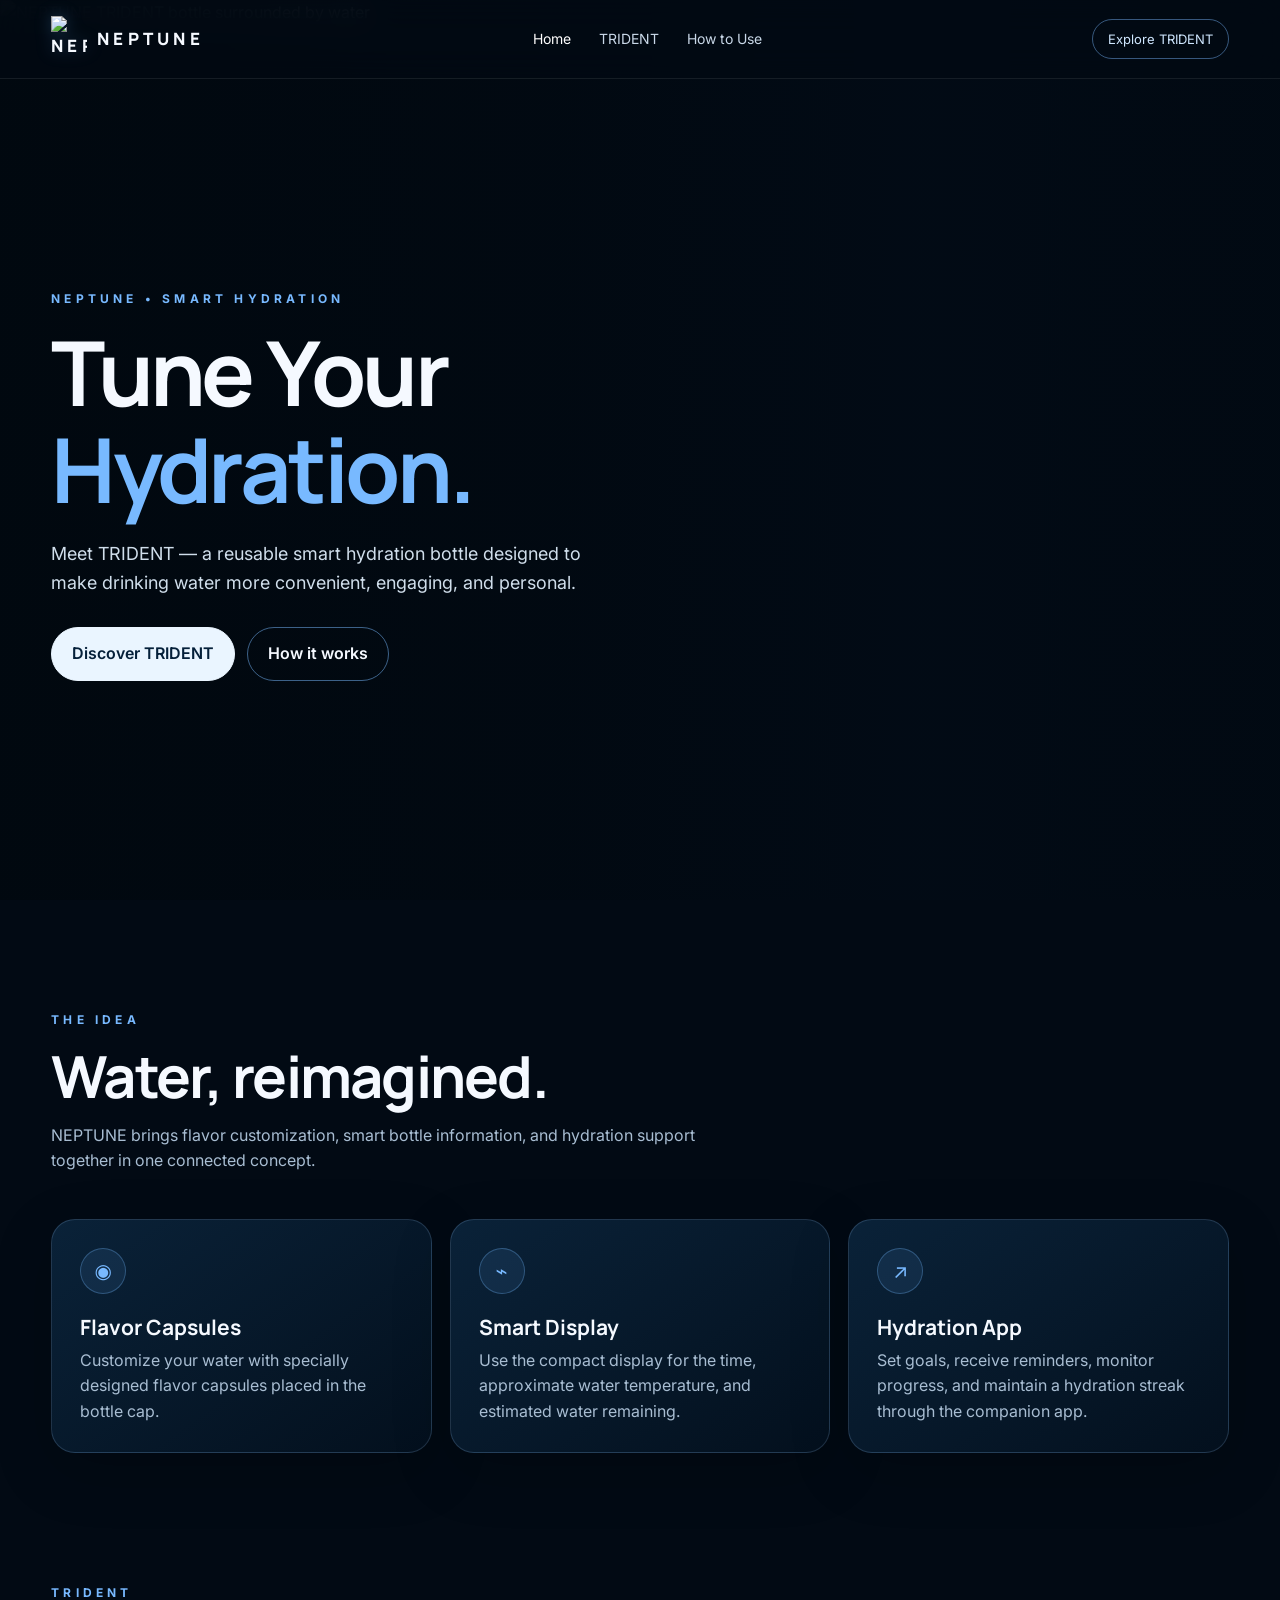
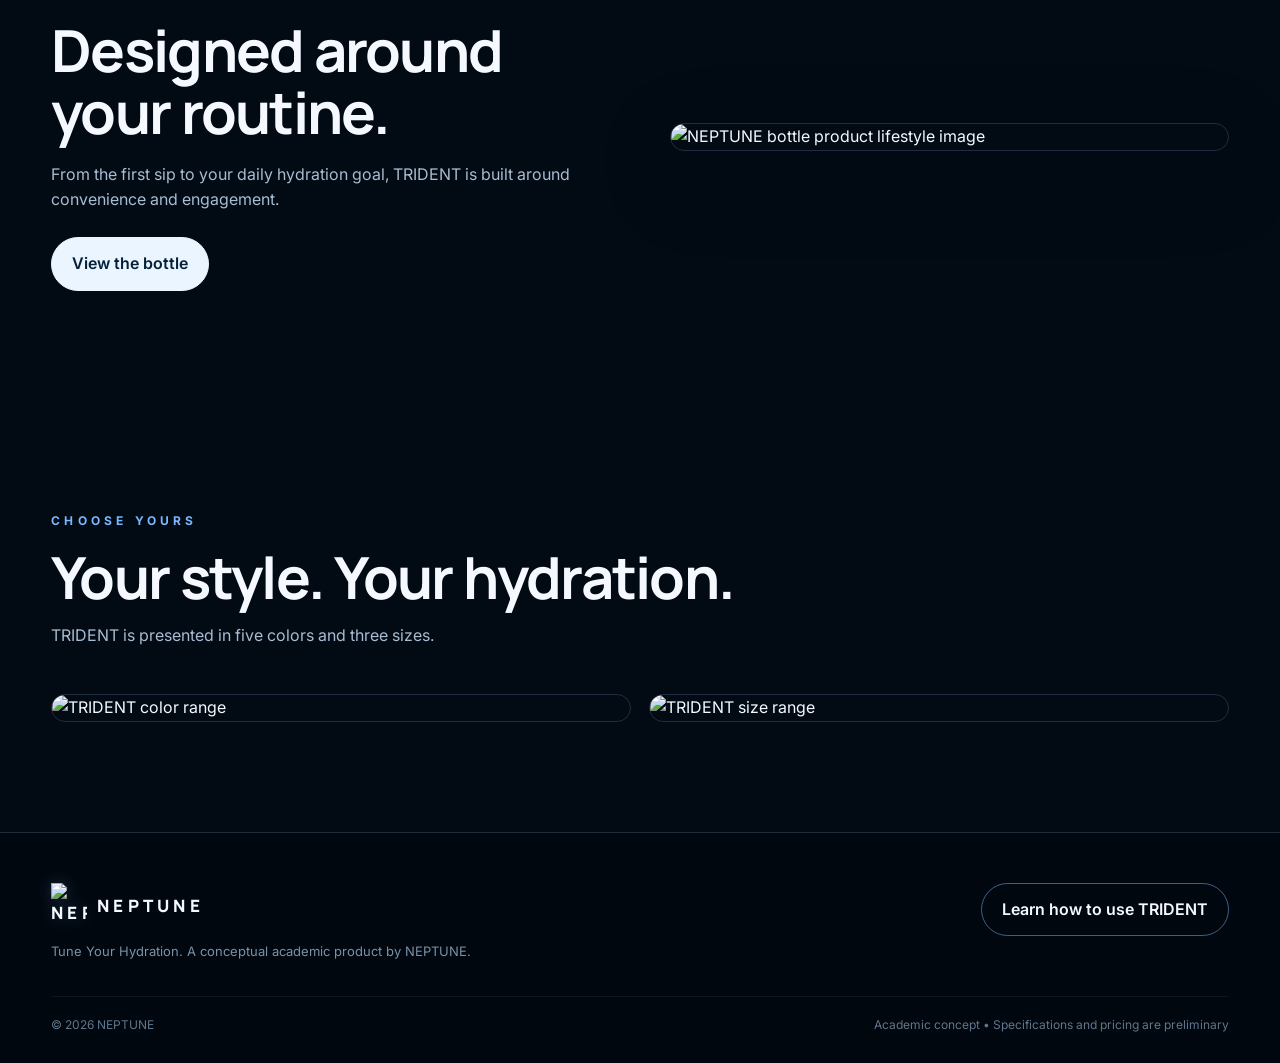
==== index.html @ e37dcfac "Add files via upload" ====
<!DOCTYPE html>
<html lang="en">
<head><meta charset="UTF-8"><meta name="viewport" content="width=device-width, initial-scale=1.0"><meta name="description" content="NEPTUNE — Tune Your Hydration. Meet TRIDENT, the Smart Hydration Bottle."><title>NEPTUNE — Tune Your Hydration</title><link rel="stylesheet" href="style.css"></head>
<body>
<nav class="nav"><div class="container nav-inner"><a class="brand" href="index.html"><img src="assets/logo.jpg" alt="NEPTUNE logo">NEPTUNE</a><button class="menu" aria-label="Open menu">☰</button><div class="nav-links"><a class="active" href="index.html">Home</a><a href="trident.html">TRIDENT</a><a href="how-to-use.html">How to Use</a></div><a class="nav-cta" href="trident.html">Explore TRIDENT</a></div></nav>
<header class="hero"><img class="hero-image" src="assets/trident-hero.png" alt="NEPTUNE TRIDENT bottle surrounded by water"><div class="hero-content"><div class="kicker">NEPTUNE • Smart Hydration</div><h1>Tune Your <span class="accent">Hydration.</span></h1><p>Meet TRIDENT — a reusable smart hydration bottle designed to make drinking water more convenient, engaging, and personal.</p><div class="actions"><a class="btn primary" href="trident.html">Discover TRIDENT</a><a class="btn ghost" href="how-to-use.html">How it works</a></div></div></header>
<section class="section"><div class="container"><div class="section-head reveal"><div class="kicker">The idea</div><h2>Water, reimagined.</h2><p>NEPTUNE brings flavor customization, smart bottle information, and hydration support together in one connected concept.</p></div><div class="grid-3"><article class="card reveal"><div class="icon">◉</div><h3>Flavor Capsules</h3><p>Customize your water with specially designed flavor capsules placed in the bottle cap.</p></article><article class="card reveal"><div class="icon">⌁</div><h3>Smart Display</h3><p>Use the compact display for the time, approximate water temperature, and estimated water remaining.</p></article><article class="card reveal"><div class="icon">↗</div><h3>Hydration App</h3><p>Set goals, receive reminders, monitor progress, and maintain a hydration streak through the companion app.</p></article></div></div></section>
<section class="section" style="padding-top:20px"><div class="container split"><div class="reveal"><div class="kicker">TRIDENT</div><h2>Designed around your routine.</h2><p style="color:var(--muted);margin:18px 0 24px">From the first sip to your daily hydration goal, TRIDENT is built around convenience and engagement.</p><a class="btn primary" href="trident.html">View the bottle</a></div><div class="split-image reveal"><img src="assets/lifestyle.png" alt="NEPTUNE bottle product lifestyle image"></div></div></section>
<section class="section"><div class="container"><div class="section-head reveal"><div class="kicker">Choose yours</div><h2>Your style. Your hydration.</h2><p>TRIDENT is presented in five colors and three sizes.</p></div><div class="gallery reveal"><img src="assets/colors.png" alt="TRIDENT color range"><img src="assets/sizes.png" alt="TRIDENT size range"></div></div></section>
<footer class="footer"><div class="container"><div class="footer-inner"><div><a class="brand" href="index.html"><img src="assets/logo.jpg" alt="NEPTUNE logo">NEPTUNE</a><p>Tune Your Hydration. A conceptual academic product by NEPTUNE.</p></div><div><a class="btn ghost" href="how-to-use.html">Learn how to use TRIDENT</a></div></div><div class="footer-bottom"><span>© <span data-year></span> NEPTUNE</span><span>Academic concept • Specifications and pricing are preliminary</span></div></div></footer>
<script src="script.js"></script></body></html>
---- style.css ----
@import url('https://fonts.googleapis.com/css2?family=Inter:wght@400;500;600;700&family=Manrope:wght@500;600;700;800&display=swap');

:root{--bg:#020a14;--bg2:#061a2d;--blue:#78b9ff;--blue2:#1e78d5;--white:#f5f9ff;--muted:#a8bdd2;--line:rgba(160,205,255,.18);--card:rgba(9,31,51,.72);--max:1180px}
*{box-sizing:border-box;margin:0;padding:0}
html{scroll-behavior:smooth}
body{font-family:Inter,system-ui,sans-serif;background:var(--bg);color:var(--white);line-height:1.6;overflow-x:hidden}
a{color:inherit;text-decoration:none}
img{max-width:100%;display:block}
button{font:inherit}
.container{width:min(92%,var(--max));margin:auto}
.nav{position:fixed;z-index:50;top:0;left:0;width:100%;padding:16px 0;background:rgba(2,10,20,.64);backdrop-filter:blur(16px);border-bottom:1px solid rgba(255,255,255,.08)}
.nav-inner{display:flex;align-items:center;justify-content:space-between;gap:24px}
.brand{display:flex;align-items:center;gap:10px;font-family:Manrope;font-weight:800;letter-spacing:.25em;font-size:17px}
.brand img{width:36px;height:46px;object-fit:contain;filter:drop-shadow(0 0 8px rgba(100,180,255,.25))}
.nav-links{display:flex;gap:28px;font-size:14px;color:#c9d8e8}.nav-links a{transition:.2s}.nav-links a:hover,.nav-links a.active{color:#fff}
.nav-cta{border:1px solid rgba(120,185,255,.45);padding:9px 15px;border-radius:999px;color:#cfe7ff;font-size:13px}
.hero{min-height:100vh;position:relative;display:flex;align-items:center;overflow:hidden;background:#020b16}
.hero::after{content:"";position:absolute;inset:0;background:linear-gradient(90deg,rgba(1,8,15,.96) 0%,rgba(1,8,15,.66) 42%,rgba(1,8,15,.12) 72%,rgba(1,8,15,.5) 100%);z-index:1}
.hero-image{position:absolute;inset:0;width:100%;height:100%;object-fit:cover;object-position:center;filter:saturate(1.05)}
.hero-content{position:relative;z-index:2;width:min(92%,var(--max));margin:auto;padding-top:70px}
.kicker{font-size:12px;letter-spacing:.35em;text-transform:uppercase;color:var(--blue);font-weight:700;margin-bottom:16px}
h1,h2,h3{font-family:Manrope;line-height:1.08}h1{font-size:clamp(48px,7vw,92px);letter-spacing:-.04em;max-width:720px}h2{font-size:clamp(34px,5vw,58px);letter-spacing:-.03em}h3{font-size:21px}
.hero p{max-width:570px;color:#d0deeb;font-size:18px;margin:22px 0 30px}.accent{color:var(--blue)}
.actions{display:flex;gap:12px;flex-wrap:wrap}.btn{display:inline-flex;align-items:center;justify-content:center;padding:13px 20px;border-radius:999px;border:1px solid rgba(120,185,255,.5);transition:.2s;font-weight:600}.btn.primary{background:#eaf5ff;color:#05203a;border-color:#eaf5ff}.btn.primary:hover{transform:translateY(-2px);box-shadow:0 10px 35px rgba(76,160,255,.25)}.btn.ghost:hover{background:rgba(120,185,255,.1)}
.section{padding:110px 0}.section-head{max-width:700px;margin-bottom:45px}.section-head p{color:var(--muted);margin-top:15px}
.grid-3{display:grid;grid-template-columns:repeat(3,1fr);gap:18px}.grid-2{display:grid;grid-template-columns:repeat(2,1fr);gap:20px}
.card{background:linear-gradient(145deg,rgba(12,40,65,.82),rgba(4,18,32,.82));border:1px solid var(--line);border-radius:24px;padding:28px;box-shadow:0 18px 60px rgba(0,0,0,.18)}
.icon{width:46px;height:46px;border-radius:50%;display:grid;place-items:center;background:rgba(100,180,255,.1);border:1px solid rgba(120,185,255,.3);color:var(--blue);font-size:20px;margin-bottom:22px}.card p{color:var(--muted);margin-top:9px}
.split{display:grid;grid-template-columns:1fr 1fr;gap:60px;align-items:center}.split-image{border-radius:28px;overflow:hidden;border:1px solid var(--line);box-shadow:0 25px 80px rgba(0,0,0,.3)}
.specs{display:grid;grid-template-columns:repeat(3,1fr);gap:1px;background:var(--line);border:1px solid var(--line);border-radius:18px;overflow:hidden;margin-top:28px}.spec{background:#061727;padding:18px}.spec strong{display:block;font-family:Manrope;font-size:21px}.spec span{font-size:12px;color:var(--muted);text-transform:uppercase;letter-spacing:.14em}
.page-hero{padding:160px 0 85px;background:radial-gradient(circle at 75% 25%,rgba(32,125,225,.22),transparent 36%),linear-gradient(180deg,#061a2d,#020a14)}
.product-hero{display:grid;grid-template-columns:1fr 1fr;align-items:center;gap:50px}.product-hero img{width:100%;max-height:650px;object-fit:cover;object-position:center;border-radius:28px;border:1px solid var(--line)}
.tag{display:inline-block;border:1px solid var(--line);padding:7px 12px;border-radius:999px;color:#bcd9f5;font-size:12px;letter-spacing:.13em;text-transform:uppercase;margin-bottom:20px}
.gallery{display:grid;grid-template-columns:1fr 1fr;gap:18px}.gallery img{width:100%;height:100%;object-fit:cover;border-radius:22px;border:1px solid var(--line)}
.price{font-family:Manrope;font-size:28px;margin:22px 0 5px}.note{font-size:12px;color:#7f9ab3}
.color-list{display:flex;gap:14px;flex-wrap:wrap;margin-top:20px}.color-item{display:flex;align-items:center;gap:8px;color:#bfd1e3;font-size:13px}.dot{width:20px;height:20px;border-radius:50%;border:1px solid rgba(255,255,255,.55);box-shadow:0 0 0 3px rgba(255,255,255,.03)}.ocean{background:#2b6fc0}.black{background:#111}.silver{background:#dfe3e7}.green{background:#238b82}.purple{background:#a989d1}
.steps{counter-reset:step;display:grid;gap:16px}.step{display:grid;grid-template-columns:64px 1fr;gap:20px;align-items:start;padding:25px;border:1px solid var(--line);border-radius:20px;background:var(--card)}.step::before{counter-increment:step;content:counter(step,decimal-leading-zero);width:52px;height:52px;border-radius:50%;display:grid;place-items:center;border:1px solid rgba(120,185,255,.35);color:var(--blue);font-family:Manrope;font-weight:800}.step p{color:var(--muted);margin-top:5px}
.tip{margin-top:24px;padding:20px 22px;border-left:3px solid var(--blue);background:rgba(75,150,225,.07);color:#bdd2e6;border-radius:0 14px 14px 0}
.footer{padding:50px 0 28px;border-top:1px solid var(--line);background:#01070e}.footer-inner{display:flex;justify-content:space-between;gap:30px;align-items:flex-start}.footer p{color:#7991a8;font-size:13px;max-width:480px;margin-top:12px}.footer-bottom{margin-top:35px;padding-top:18px;border-top:1px solid rgba(255,255,255,.06);font-size:12px;color:#5f768d;display:flex;justify-content:space-between;gap:20px}
.reveal{opacity:0;transform:translateY(18px);transition:opacity .65s ease,transform .65s ease}.reveal.visible{opacity:1;transform:none}
.menu{display:none;background:none;border:0;color:#fff;font-size:26px}
@media(max-width:800px){.nav-links{display:none;position:absolute;top:78px;left:4%;right:4%;padding:18px;background:#061625;border:1px solid var(--line);border-radius:18px;flex-direction:column;gap:15px}.nav-links.open{display:flex}.menu{display:block}.nav-cta{display:none}.hero-content{padding-top:90px}.hero{min-height:760px}.hero::after{background:linear-gradient(180deg,rgba(1,8,15,.8) 0%,rgba(1,8,15,.48) 40%,rgba(1,8,15,.92) 100%)}.hero-image{object-position:58% center}.grid-3,.grid-2,.split,.product-hero{grid-template-columns:1fr}.section{padding:75px 0}.gallery{grid-template-columns:1fr}.footer-inner,.footer-bottom{flex-direction:column}.specs{grid-template-columns:1fr}.page-hero{padding-top:125px}}
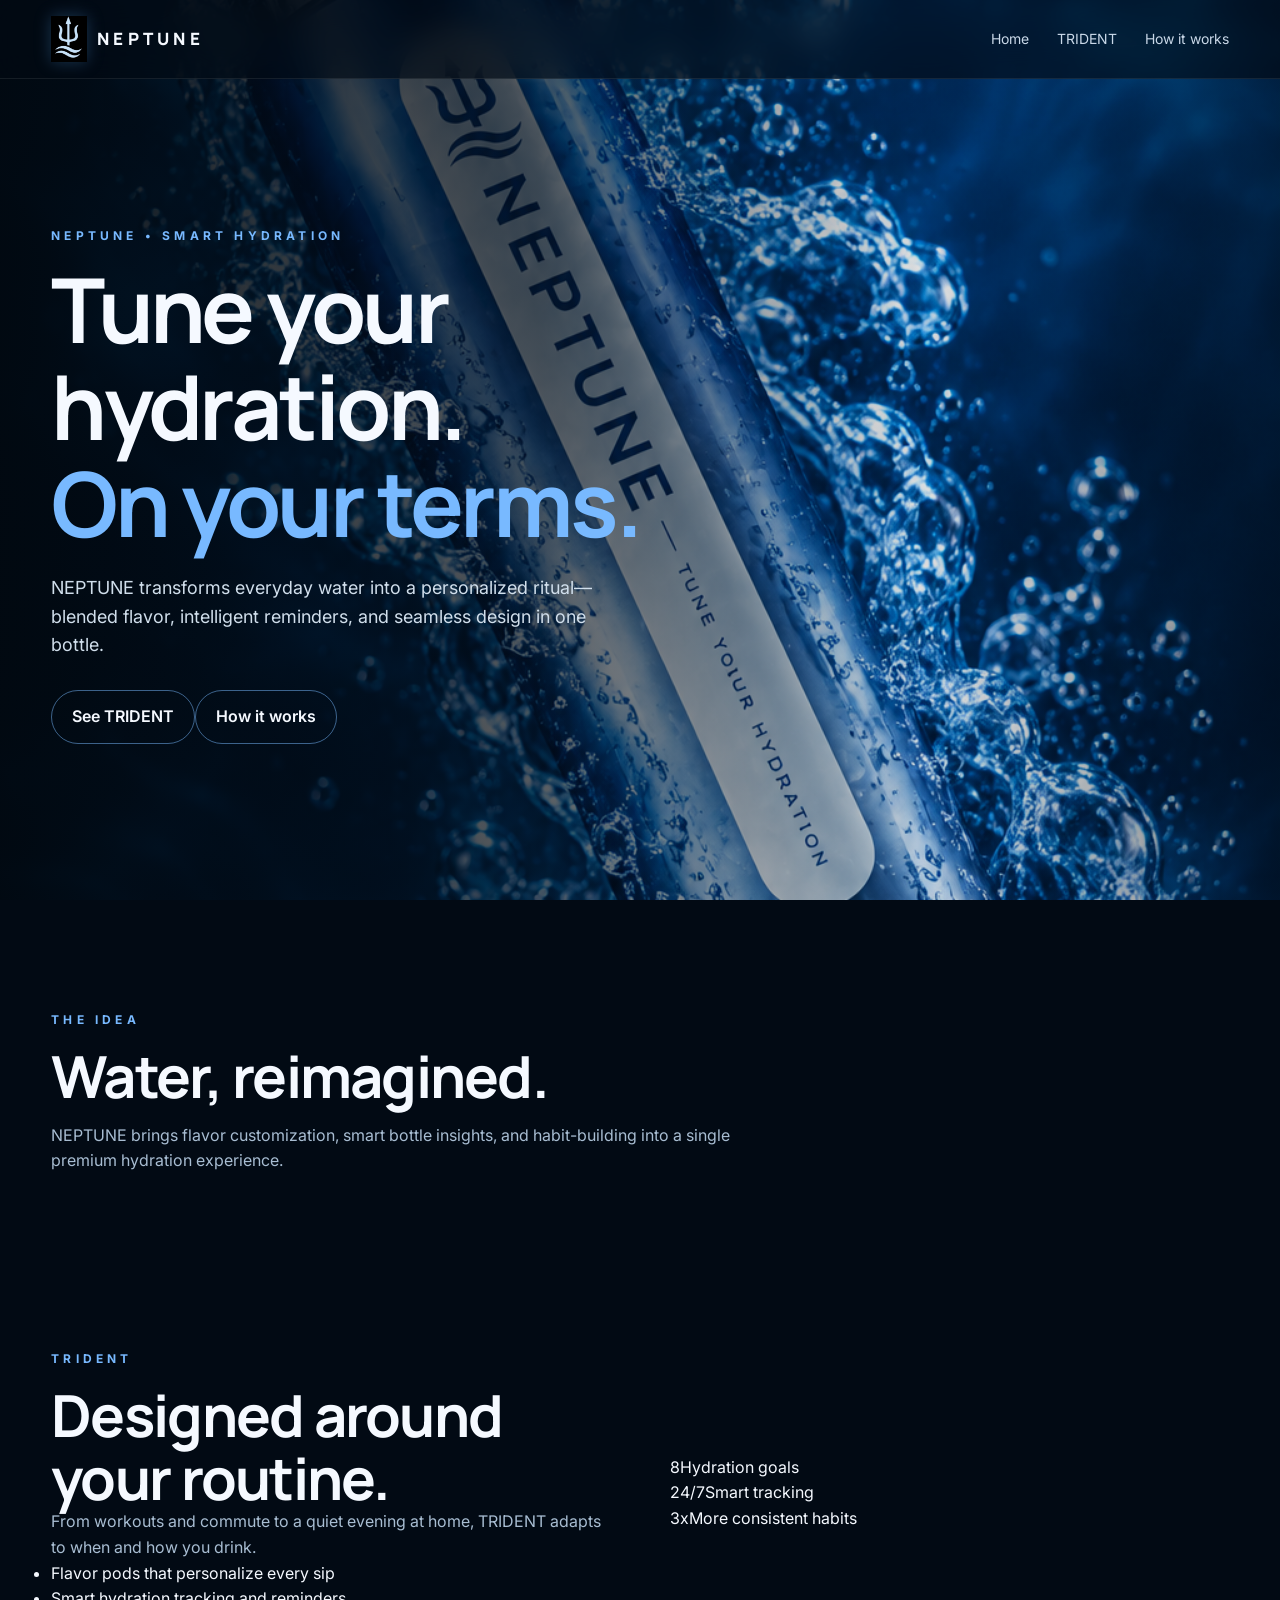
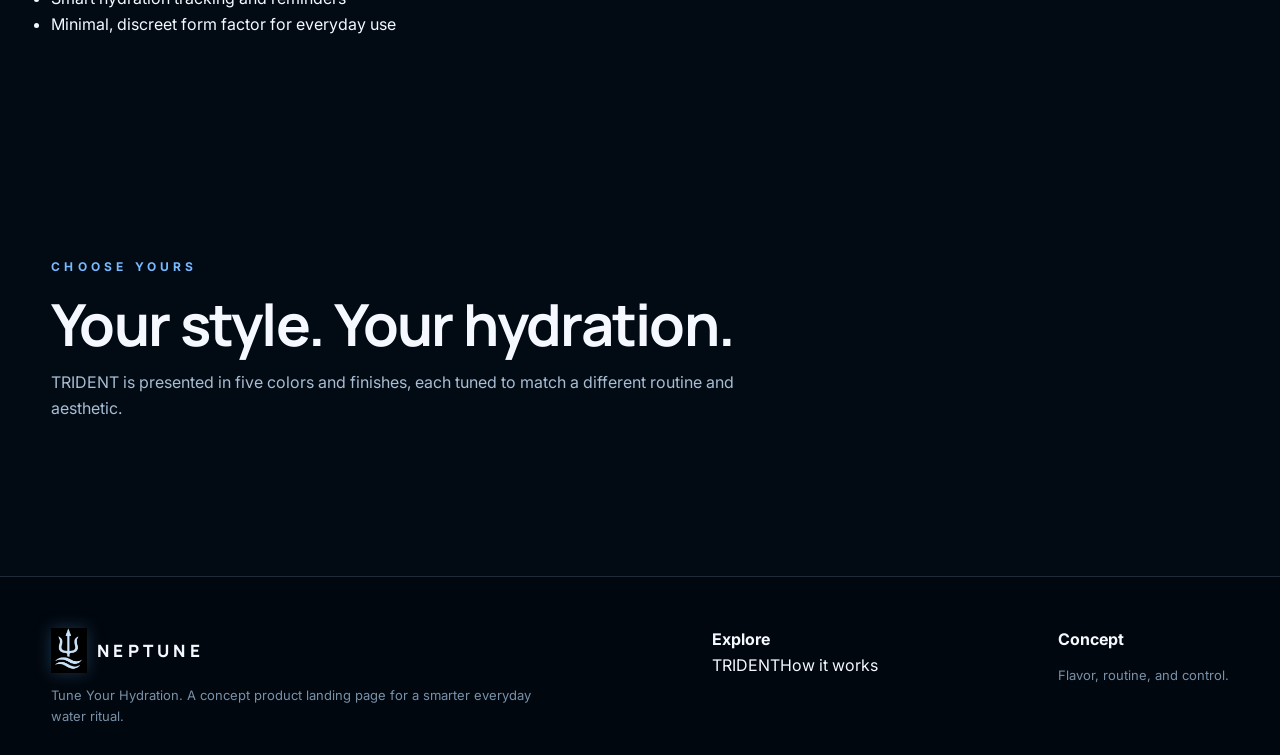
==== commit 7312e41d: "Fix broken image paths in the HTML pages by pointing to files in the repo root." ====
--- a/index.html
+++ b/index.html
@@ -1,11 +1,11 @@
 <!DOCTYPE html>
 <html lang="en">
-<head><meta charset="UTF-8"><meta name="viewport" content="width=device-width, initial-scale=1.0"><meta name="description" content="NEPTUNE — Tune Your Hydration. Meet TRIDENT, the Smart Hydration Bottle."><title>NEPTUNE — Tune Your Hydration</title><link rel="stylesheet" href="style.css"></head>
+<head><meta charset="UTF-8"><meta name="viewport" content="width=device-width, initial-scale=1.0"><meta name="description" content="NEPTUNE — Tune Your Hydration. Meet TRIDENT, the Smart Hydration Bottle."><title>NEPTUNE | Smart Hydration</title><link rel="preconnect" href="https://fonts.googleapis.com"><link rel="preconnect" href="https://fonts.gstatic.com" crossorigin><link href="https://fonts.googleapis.com/css2?family=Space+Grotesk:wght@400;500;600;700&family=Inter:wght@400;500;600;700&display=swap" rel="stylesheet"><link rel="stylesheet" href="style.css"></head>
 <body>
-<nav class="nav"><div class="container nav-inner"><a class="brand" href="index.html"><img src="assets/logo.jpg" alt="NEPTUNE logo">NEPTUNE</a><button class="menu" aria-label="Open menu">☰</button><div class="nav-links"><a class="active" href="index.html">Home</a><a href="trident.html">TRIDENT</a><a href="how-to-use.html">How to Use</a></div><a class="nav-cta" href="trident.html">Explore TRIDENT</a></div></nav>
-<header class="hero"><img class="hero-image" src="assets/trident-hero.png" alt="NEPTUNE TRIDENT bottle surrounded by water"><div class="hero-content"><div class="kicker">NEPTUNE • Smart Hydration</div><h1>Tune Your <span class="accent">Hydration.</span></h1><p>Meet TRIDENT — a reusable smart hydration bottle designed to make drinking water more convenient, engaging, and personal.</p><div class="actions"><a class="btn primary" href="trident.html">Discover TRIDENT</a><a class="btn ghost" href="how-to-use.html">How it works</a></div></div></header>
-<section class="section"><div class="container"><div class="section-head reveal"><div class="kicker">The idea</div><h2>Water, reimagined.</h2><p>NEPTUNE brings flavor customization, smart bottle information, and hydration support together in one connected concept.</p></div><div class="grid-3"><article class="card reveal"><div class="icon">◉</div><h3>Flavor Capsules</h3><p>Customize your water with specially designed flavor capsules placed in the bottle cap.</p></article><article class="card reveal"><div class="icon">⌁</div><h3>Smart Display</h3><p>Use the compact display for the time, approximate water temperature, and estimated water remaining.</p></article><article class="card reveal"><div class="icon">↗</div><h3>Hydration App</h3><p>Set goals, receive reminders, monitor progress, and maintain a hydration streak through the companion app.</p></article></div></div></section>
-<section class="section" style="padding-top:20px"><div class="container split"><div class="reveal"><div class="kicker">TRIDENT</div><h2>Designed around your routine.</h2><p style="color:var(--muted);margin:18px 0 24px">From the first sip to your daily hydration goal, TRIDENT is built around convenience and engagement.</p><a class="btn primary" href="trident.html">View the bottle</a></div><div class="split-image reveal"><img src="assets/lifestyle.png" alt="NEPTUNE bottle product lifestyle image"></div></div></section>
-<section class="section"><div class="container"><div class="section-head reveal"><div class="kicker">Choose yours</div><h2>Your style. Your hydration.</h2><p>TRIDENT is presented in five colors and three sizes.</p></div><div class="gallery reveal"><img src="assets/colors.png" alt="TRIDENT color range"><img src="assets/sizes.png" alt="TRIDENT size range"></div></div></section>
-<footer class="footer"><div class="container"><div class="footer-inner"><div><a class="brand" href="index.html"><img src="assets/logo.jpg" alt="NEPTUNE logo">NEPTUNE</a><p>Tune Your Hydration. A conceptual academic product by NEPTUNE.</p></div><div><a class="btn ghost" href="how-to-use.html">Learn how to use TRIDENT</a></div></div><div class="footer-bottom"><span>© <span data-year></span> NEPTUNE</span><span>Academic concept • Specifications and pricing are preliminary</span></div></div></footer>
+<nav class="nav"><div class="container nav-inner"><a class="brand" href="index.html"><img src="logo.jpg" alt="NEPTUNE logo">NEPTUNE</a><button class="menu" aria-label="Open menu">☰</button><div class="nav-links"><a href="index.html">Home</a><a href="trident.html">TRIDENT</a><a href="how-to-use.html">How it works</a></div></div></nav>
+<header class="hero"><img class="hero-image" src="trident-hero.png" alt="NEPTUNE TRIDENT bottle surrounded by water"><div class="hero-content"><div class="kicker">NEPTUNE • Smart Hydration</div><h1>Tune your hydration.<br><span class="accent">On your terms.</span></h1><p>NEPTUNE transforms everyday water into a personalized ritual—blended flavor, intelligent reminders, and seamless design in one bottle.</p><div class="cta-row"><a class="btn btn-primary" href="trident.html">See TRIDENT</a><a class="btn btn-secondary" href="how-to-use.html">How it works</a></div></div></header>
+<section class="section"><div class="container"><div class="section-head reveal"><div class="kicker">The idea</div><h2>Water, reimagined.</h2><p>NEPTUNE brings flavor customization, smart bottle insights, and habit-building into a single premium hydration experience.</p></div></div></section>
+<section class="section" style="padding-top:20px"><div class="container split"><div class="reveal"><div class="kicker">TRIDENT</div><h2>Designed around your routine.</h2><p style="color:var(--muted)">From workouts and commute to a quiet evening at home, TRIDENT adapts to when and how you drink.</p><ul class="feature-list"><li>Flavor pods that personalize every sip</li><li>Smart hydration tracking and reminders</li><li>Minimal, discreet form factor for everyday use</li></ul></div><div class="reveal"><div class="mini-panel"><div class="mini-stat"><span>8</span><label>Hydration goals</label></div><div class="mini-stat"><span>24/7</span><label>Smart tracking</label></div><div class="mini-stat"><span>3x</span><label>More consistent habits</label></div></div></div></div></section>
+<section class="section"><div class="container"><div class="section-head reveal"><div class="kicker">Choose yours</div><h2>Your style. Your hydration.</h2><p>TRIDENT is presented in five colors and finishes, each tuned to match a different routine and aesthetic.</p></div></div></section>
+<footer class="footer"><div class="container"><div class="footer-inner"><div><a class="brand" href="index.html"><img src="logo.jpg" alt="NEPTUNE logo">NEPTUNE</a><p>Tune Your Hydration. A concept product landing page for a smarter everyday water ritual.</p></div><div><h4>Explore</h4><a href="trident.html">TRIDENT</a><a href="how-to-use.html">How it works</a></div><div><h4>Concept</h4><p>Flavor, routine, and control.</p></div></div></div></footer>
 <script src="script.js"></script></body></html>
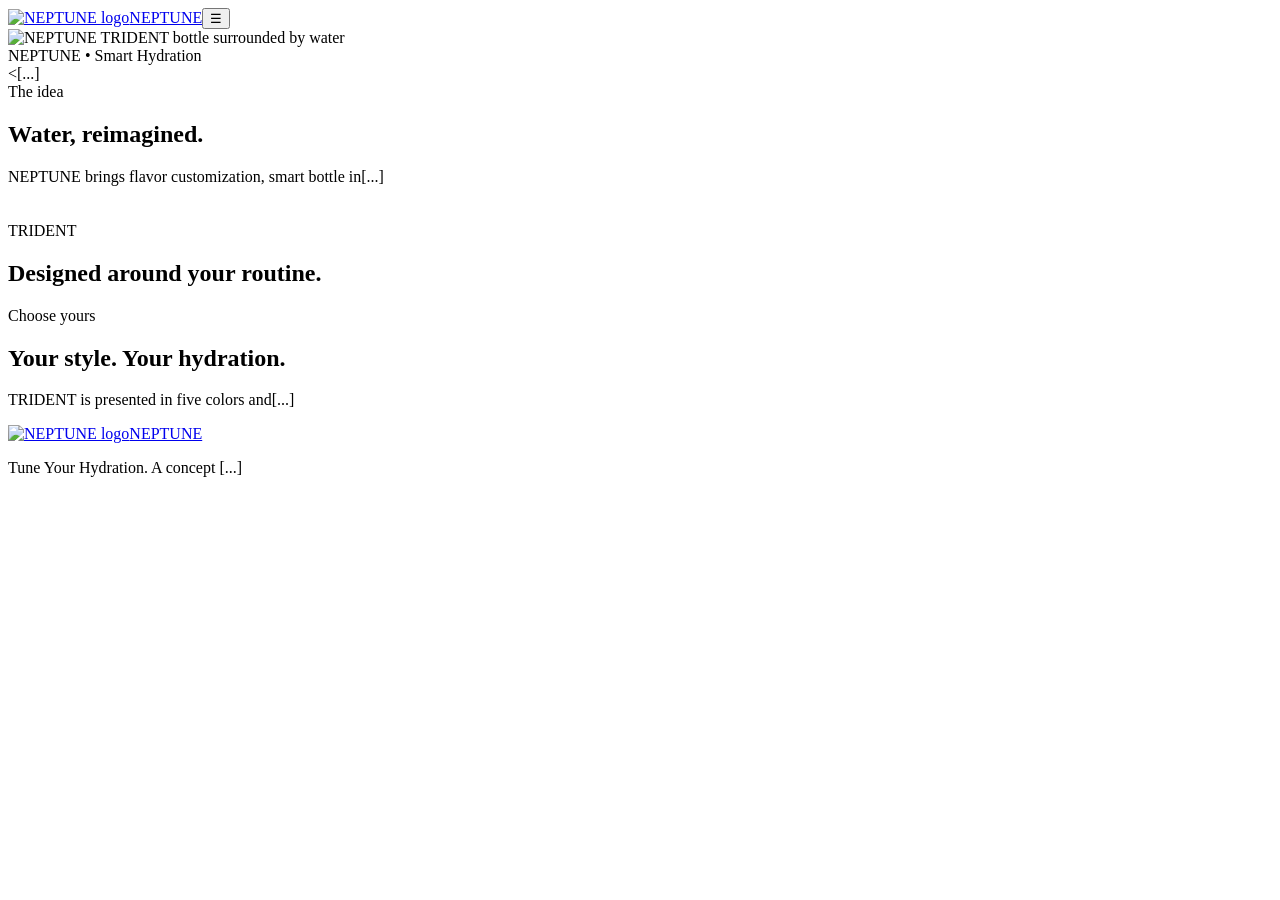
==== commit 1f0e1ce6: "fix: correct image paths to point to assets folder" ====
--- a/index.html
+++ b/index.html
@@ -1,11 +1,11 @@
 <!DOCTYPE html>
 <html lang="en">
-<head><meta charset="UTF-8"><meta name="viewport" content="width=device-width, initial-scale=1.0"><meta name="description" content="NEPTUNE — Tune Your Hydration. Meet TRIDENT, the Smart Hydration Bottle."><title>NEPTUNE | Smart Hydration</title><link rel="preconnect" href="https://fonts.googleapis.com"><link rel="preconnect" href="https://fonts.gstatic.com" crossorigin><link href="https://fonts.googleapis.com/css2?family=Space+Grotesk:wght@400;500;600;700&family=Inter:wght@400;500;600;700&display=swap" rel="stylesheet"><link rel="stylesheet" href="style.css"></head>
+<head><meta charset="UTF-8"><meta name="viewport" content="width=device-width, initial-scale=1.0"><meta name="description" content="NEPTUNE — Tune Your Hydration. Meet TRIDENT, the Smart Hydratio[...]
 <body>
-<nav class="nav"><div class="container nav-inner"><a class="brand" href="index.html"><img src="logo.jpg" alt="NEPTUNE logo">NEPTUNE</a><button class="menu" aria-label="Open menu">☰</button><div class="nav-links"><a href="index.html">Home</a><a href="trident.html">TRIDENT</a><a href="how-to-use.html">How it works</a></div></div></nav>
-<header class="hero"><img class="hero-image" src="trident-hero.png" alt="NEPTUNE TRIDENT bottle surrounded by water"><div class="hero-content"><div class="kicker">NEPTUNE • Smart Hydration</div><h1>Tune your hydration.<br><span class="accent">On your terms.</span></h1><p>NEPTUNE transforms everyday water into a personalized ritual—blended flavor, intelligent reminders, and seamless design in one bottle.</p><div class="cta-row"><a class="btn btn-primary" href="trident.html">See TRIDENT</a><a class="btn btn-secondary" href="how-to-use.html">How it works</a></div></div></header>
-<section class="section"><div class="container"><div class="section-head reveal"><div class="kicker">The idea</div><h2>Water, reimagined.</h2><p>NEPTUNE brings flavor customization, smart bottle insights, and habit-building into a single premium hydration experience.</p></div></div></section>
-<section class="section" style="padding-top:20px"><div class="container split"><div class="reveal"><div class="kicker">TRIDENT</div><h2>Designed around your routine.</h2><p style="color:var(--muted)">From workouts and commute to a quiet evening at home, TRIDENT adapts to when and how you drink.</p><ul class="feature-list"><li>Flavor pods that personalize every sip</li><li>Smart hydration tracking and reminders</li><li>Minimal, discreet form factor for everyday use</li></ul></div><div class="reveal"><div class="mini-panel"><div class="mini-stat"><span>8</span><label>Hydration goals</label></div><div class="mini-stat"><span>24/7</span><label>Smart tracking</label></div><div class="mini-stat"><span>3x</span><label>More consistent habits</label></div></div></div></div></section>
-<section class="section"><div class="container"><div class="section-head reveal"><div class="kicker">Choose yours</div><h2>Your style. Your hydration.</h2><p>TRIDENT is presented in five colors and finishes, each tuned to match a different routine and aesthetic.</p></div></div></section>
-<footer class="footer"><div class="container"><div class="footer-inner"><div><a class="brand" href="index.html"><img src="logo.jpg" alt="NEPTUNE logo">NEPTUNE</a><p>Tune Your Hydration. A concept product landing page for a smarter everyday water ritual.</p></div><div><h4>Explore</h4><a href="trident.html">TRIDENT</a><a href="how-to-use.html">How it works</a></div><div><h4>Concept</h4><p>Flavor, routine, and control.</p></div></div></div></footer>
+<nav class="nav"><div class="container nav-inner"><a class="brand" href="index.html"><img src="assets/logo.jpg" alt="NEPTUNE logo">NEPTUNE</a><button class="menu" aria-label="Open menu">☰</button><div c[...]
+<header class="hero"><img class="hero-image" src="assets/trident-hero.png" alt="NEPTUNE TRIDENT bottle surrounded by water"><div class="hero-content"><div class="kicker">NEPTUNE • Smart Hydration</div><[...]
+<section class="section"><div class="container"><div class="section-head reveal"><div class="kicker">The idea</div><h2>Water, reimagined.</h2><p>NEPTUNE brings flavor customization, smart bottle in[...]
+<section class="section" style="padding-top:20px"><div class="container split"><div class="reveal"><div class="kicker">TRIDENT</div><h2>Designed around your routine.</h2><p style="color:var(--muted[...]
+<section class="section"><div class="container"><div class="section-head reveal"><div class="kicker">Choose yours</div><h2>Your style. Your hydration.</h2><p>TRIDENT is presented in five colors and[...]
+<footer class="footer"><div class="container"><div class="footer-inner"><div><a class="brand" href="index.html"><img src="assets/logo.jpg" alt="NEPTUNE logo">NEPTUNE</a><p>Tune Your Hydration. A concept [...]
 <script src="script.js"></script></body></html>
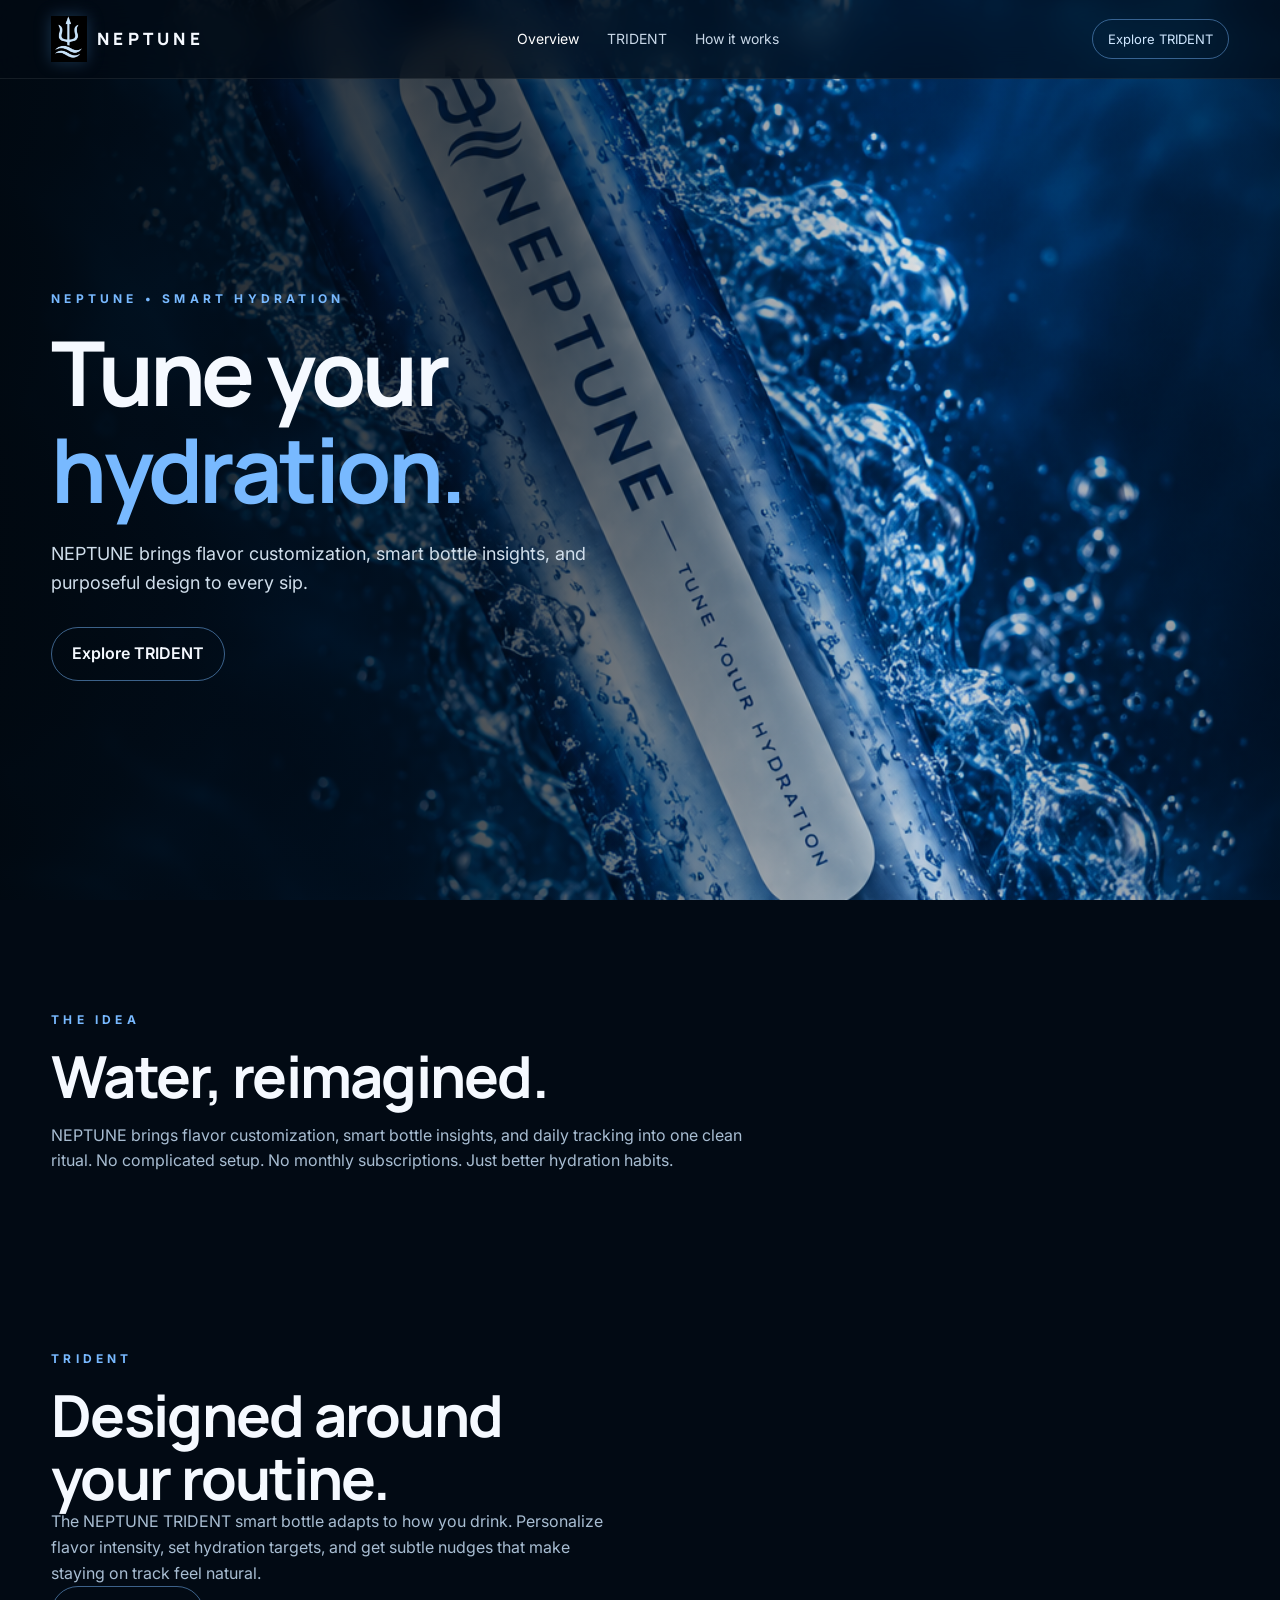
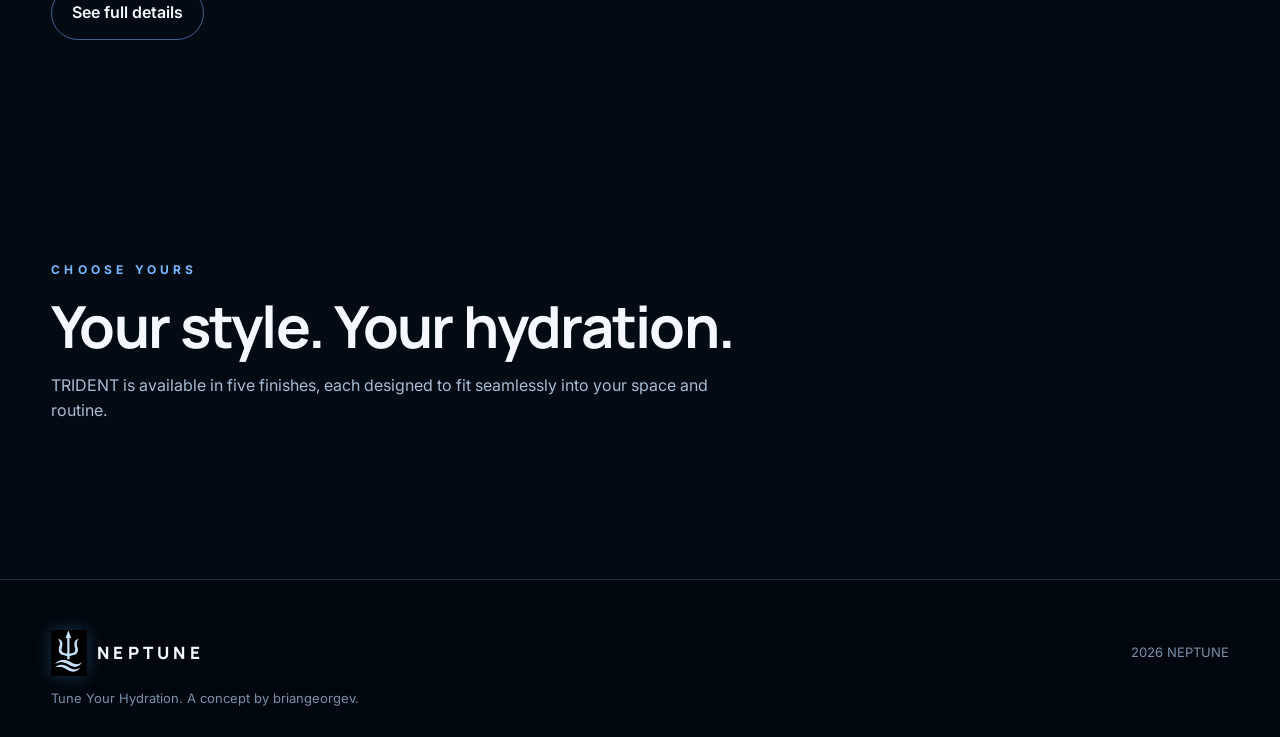
==== commit 270c2d15: "fix: revert image paths - assets are in root, not in assets folder" ====
--- a/index.html
+++ b/index.html
@@ -1,11 +1,14 @@
 <!DOCTYPE html>
 <html lang="en">
-<head><meta charset="UTF-8"><meta name="viewport" content="width=device-width, initial-scale=1.0"><meta name="description" content="NEPTUNE — Tune Your Hydration. Meet TRIDENT, the Smart Hydratio[...]
+<head><meta charset="UTF-8"><meta name="viewport" content="width=device-width, initial-scale=1.0"><meta name="description" content="NEPTUNE — Tune Your Hydration. Meet TRIDENT, the Smart Hydration Bottle">
+<title>NEPTUNE</title>
+<link rel="stylesheet" href="style.css">
+</head>
 <body>
-<nav class="nav"><div class="container nav-inner"><a class="brand" href="index.html"><img src="assets/logo.jpg" alt="NEPTUNE logo">NEPTUNE</a><button class="menu" aria-label="Open menu">☰</button><div c[...]
-<header class="hero"><img class="hero-image" src="assets/trident-hero.png" alt="NEPTUNE TRIDENT bottle surrounded by water"><div class="hero-content"><div class="kicker">NEPTUNE • Smart Hydration</div><[...]
-<section class="section"><div class="container"><div class="section-head reveal"><div class="kicker">The idea</div><h2>Water, reimagined.</h2><p>NEPTUNE brings flavor customization, smart bottle in[...]
-<section class="section" style="padding-top:20px"><div class="container split"><div class="reveal"><div class="kicker">TRIDENT</div><h2>Designed around your routine.</h2><p style="color:var(--muted[...]
-<section class="section"><div class="container"><div class="section-head reveal"><div class="kicker">Choose yours</div><h2>Your style. Your hydration.</h2><p>TRIDENT is presented in five colors and[...]
-<footer class="footer"><div class="container"><div class="footer-inner"><div><a class="brand" href="index.html"><img src="assets/logo.jpg" alt="NEPTUNE logo">NEPTUNE</a><p>Tune Your Hydration. A concept [...]
+<nav class="nav"><div class="container nav-inner"><a class="brand" href="index.html"><img src="logo.jpg" alt="NEPTUNE logo">NEPTUNE</a><button class="menu" aria-label="Open menu">☰</button><div class="nav-links"><a href="index.html" class="active">Overview</a><a href="trident.html">TRIDENT</a><a href="how-to-use.html">How it works</a></div><a class="nav-cta" href="trident.html">Explore TRIDENT</a></div></nav>
+<header class="hero"><img class="hero-image" src="trident-hero.png" alt="NEPTUNE TRIDENT bottle surrounded by water"><div class="hero-content"><div class="kicker">NEPTUNE • Smart Hydration</div><h1>Tune your <span class="accent">hydration.</span></h1><p>NEPTUNE brings flavor customization, smart bottle insights, and purposeful design to every sip.</p><a class="btn" href="trident.html">Explore TRIDENT</a></div></header>
+<section class="section"><div class="container"><div class="section-head reveal"><div class="kicker">The idea</div><h2>Water, reimagined.</h2><p>NEPTUNE brings flavor customization, smart bottle insights, and daily tracking into one clean ritual. No complicated setup. No monthly subscriptions. Just better hydration habits.</p></div></div></section>
+<section class="section" style="padding-top:20px"><div class="container split"><div class="reveal"><div class="kicker">TRIDENT</div><h2>Designed around your routine.</h2><p style="color:var(--muted)">The NEPTUNE TRIDENT smart bottle adapts to how you drink. Personalize flavor intensity, set hydration targets, and get subtle nudges that make staying on track feel natural.</p><a class="btn" href="trident.html">See full details</a></div></div></section>
+<section class="section"><div class="container"><div class="section-head reveal"><div class="kicker">Choose yours</div><h2>Your style. Your hydration.</h2><p>TRIDENT is available in five finishes, each designed to fit seamlessly into your space and routine.</p></div></div></section>
+<footer class="footer"><div class="container"><div class="footer-inner"><div><a class="brand" href="index.html"><img src="logo.jpg" alt="NEPTUNE logo">NEPTUNE</a><p>Tune Your Hydration. A concept by briangeorgev.</p></div><div><p><span data-year></span> NEPTUNE</p></div></div></div></footer>
 <script src="script.js"></script></body></html>
--- a/style.css
+++ b/style.css
@@ -0,0 +1,42 @@
+@import url('https://fonts.googleapis.com/css2?family=Inter:wght@400;500;600;700&family=Manrope:wght@500;600;700;800&display=swap');
+
+:root{--bg:#020a14;--bg2:#061a2d;--blue:#78b9ff;--blue2:#1e78d5;--white:#f5f9ff;--muted:#a8bdd2;--line:rgba(160,205,255,.18);--card:rgba(9,31,51,.72);--max:1180px}
+*{box-sizing:border-box;margin:0;padding:0}
+html{scroll-behavior:smooth}
+body{font-family:Inter,system-ui,sans-serif;background:var(--bg);color:var(--white);line-height:1.6;overflow-x:hidden}
+a{color:inherit;text-decoration:none}
+img{max-width:100%;display:block}
+button{font:inherit}
+.container{width:min(92%,var(--max));margin:auto}
+.nav{position:fixed;z-index:50;top:0;left:0;width:100%;padding:16px 0;background:rgba(2,10,20,.64);backdrop-filter:blur(16px);border-bottom:1px solid rgba(255,255,255,.08)}
+.nav-inner{display:flex;align-items:center;justify-content:space-between;gap:24px}
+.brand{display:flex;align-items:center;gap:10px;font-family:Manrope;font-weight:800;letter-spacing:.25em;font-size:17px}
+.brand img{width:36px;height:46px;object-fit:contain;filter:drop-shadow(0 0 8px rgba(100,180,255,.25))}
+.nav-links{display:flex;gap:28px;font-size:14px;color:#c9d8e8}.nav-links a{transition:.2s}.nav-links a:hover,.nav-links a.active{color:#fff}
+.nav-cta{border:1px solid rgba(120,185,255,.45);padding:9px 15px;border-radius:999px;color:#cfe7ff;font-size:13px}
+.hero{min-height:100vh;position:relative;display:flex;align-items:center;overflow:hidden;background:#020b16}
+.hero::after{content:"";position:absolute;inset:0;background:linear-gradient(90deg,rgba(1,8,15,.96) 0%,rgba(1,8,15,.66) 42%,rgba(1,8,15,.12) 72%,rgba(1,8,15,.5) 100%);z-index:1}
+.hero-image{position:absolute;inset:0;width:100%;height:100%;object-fit:cover;object-position:center;filter:saturate(1.05)}
+.hero-content{position:relative;z-index:2;width:min(92%,var(--max));margin:auto;padding-top:70px}
+.kicker{font-size:12px;letter-spacing:.35em;text-transform:uppercase;color:var(--blue);font-weight:700;margin-bottom:16px}
+h1,h2,h3{font-family:Manrope;line-height:1.08}h1{font-size:clamp(48px,7vw,92px);letter-spacing:-.04em;max-width:720px}h2{font-size:clamp(34px,5vw,58px);letter-spacing:-.03em}h3{font-size:21px}
+.hero p{max-width:570px;color:#d0deeb;font-size:18px;margin:22px 0 30px}.accent{color:var(--blue)}
+.actions{display:flex;gap:12px;flex-wrap:wrap}.btn{display:inline-flex;align-items:center;justify-content:center;padding:13px 20px;border-radius:999px;border:1px solid rgba(120,185,255,.5);transition:.2s;font-weight:600}.btn.primary{background:#eaf5ff;color:#05203a;border-color:#eaf5ff}.btn.primary:hover{transform:translateY(-2px);box-shadow:0 10px 35px rgba(76,160,255,.25)}.btn.ghost:hover{background:rgba(120,185,255,.1)}
+.section{padding:110px 0}.section-head{max-width:700px;margin-bottom:45px}.section-head p{color:var(--muted);margin-top:15px}
+.grid-3{display:grid;grid-template-columns:repeat(3,1fr);gap:18px}.grid-2{display:grid;grid-template-columns:repeat(2,1fr);gap:20px}
+.card{background:linear-gradient(145deg,rgba(12,40,65,.82),rgba(4,18,32,.82));border:1px solid var(--line);border-radius:24px;padding:28px;box-shadow:0 18px 60px rgba(0,0,0,.18)}
+.icon{width:46px;height:46px;border-radius:50%;display:grid;place-items:center;background:rgba(100,180,255,.1);border:1px solid rgba(120,185,255,.3);color:var(--blue);font-size:20px;margin-bottom:22px}.card p{color:var(--muted);margin-top:9px}
+.split{display:grid;grid-template-columns:1fr 1fr;gap:60px;align-items:center}.split-image{border-radius:28px;overflow:hidden;border:1px solid var(--line);box-shadow:0 25px 80px rgba(0,0,0,.3)}
+.specs{display:grid;grid-template-columns:repeat(3,1fr);gap:1px;background:var(--line);border:1px solid var(--line);border-radius:18px;overflow:hidden;margin-top:28px}.spec{background:#061727;padding:18px}.spec strong{display:block;font-family:Manrope;font-size:21px}.spec span{font-size:12px;color:var(--muted);text-transform:uppercase;letter-spacing:.14em}
+.page-hero{padding:160px 0 85px;background:radial-gradient(circle at 75% 25%,rgba(32,125,225,.22),transparent 36%),linear-gradient(180deg,#061a2d,#020a14)}
+.product-hero{display:grid;grid-template-columns:1fr 1fr;align-items:center;gap:50px}.product-hero img{width:100%;max-height:650px;object-fit:cover;object-position:center;border-radius:28px;border:1px solid var(--line)}
+.tag{display:inline-block;border:1px solid var(--line);padding:7px 12px;border-radius:999px;color:#bcd9f5;font-size:12px;letter-spacing:.13em;text-transform:uppercase;margin-bottom:20px}
+.gallery{display:grid;grid-template-columns:1fr 1fr;gap:18px}.gallery img{width:100%;height:100%;object-fit:cover;border-radius:22px;border:1px solid var(--line)}
+.price{font-family:Manrope;font-size:28px;margin:22px 0 5px}.note{font-size:12px;color:#7f9ab3}
+.color-list{display:flex;gap:14px;flex-wrap:wrap;margin-top:20px}.color-item{display:flex;align-items:center;gap:8px;color:#bfd1e3;font-size:13px}.dot{width:20px;height:20px;border-radius:50%;border:1px solid rgba(255,255,255,.55);box-shadow:0 0 0 3px rgba(255,255,255,.03)}.ocean{background:#2b6fc0}.black{background:#111}.silver{background:#dfe3e7}.green{background:#238b82}.purple{background:#a989d1}
+.steps{counter-reset:step;display:grid;gap:16px}.step{display:grid;grid-template-columns:64px 1fr;gap:20px;align-items:start;padding:25px;border:1px solid var(--line);border-radius:20px;background:var(--card)}.step::before{counter-increment:step;content:counter(step,decimal-leading-zero);width:52px;height:52px;border-radius:50%;display:grid;place-items:center;border:1px solid rgba(120,185,255,.35);color:var(--blue);font-family:Manrope;font-weight:800}.step p{color:var(--muted);margin-top:5px}
+.tip{margin-top:24px;padding:20px 22px;border-left:3px solid var(--blue);background:rgba(75,150,225,.07);color:#bdd2e6;border-radius:0 14px 14px 0}
+.footer{padding:50px 0 28px;border-top:1px solid var(--line);background:#01070e}.footer-inner{display:flex;justify-content:space-between;gap:30px;align-items:flex-start}.footer p{color:#7991a8;font-size:13px;max-width:480px;margin-top:12px}.footer-bottom{margin-top:35px;padding-top:18px;border-top:1px solid rgba(255,255,255,.06);font-size:12px;color:#5f768d;display:flex;justify-content:space-between;gap:20px}
+.reveal{opacity:0;transform:translateY(18px);transition:opacity .65s ease,transform .65s ease}.reveal.visible{opacity:1;transform:none}
+.menu{display:none;background:none;border:0;color:#fff;font-size:26px}
+@media(max-width:800px){.nav-links{display:none;position:absolute;top:78px;left:4%;right:4%;padding:18px;background:#061625;border:1px solid var(--line);border-radius:18px;flex-direction:column;gap:15px}.nav-links.open{display:flex}.menu{display:block}.nav-cta{display:none}.hero-content{padding-top:90px}.hero{min-height:760px}.hero::after{background:linear-gradient(180deg,rgba(1,8,15,.8) 0%,rgba(1,8,15,.48) 40%,rgba(1,8,15,.92) 100%)}.hero-image{object-position:58% center}.grid-3,.grid-2,.split,.product-hero{grid-template-columns:1fr}.section{padding:75px 0}.gallery{grid-template-columns:1fr}.footer-inner,.footer-bottom{flex-direction:column}.specs{grid-template-columns:1fr}.page-hero{padding-top:125px}}
